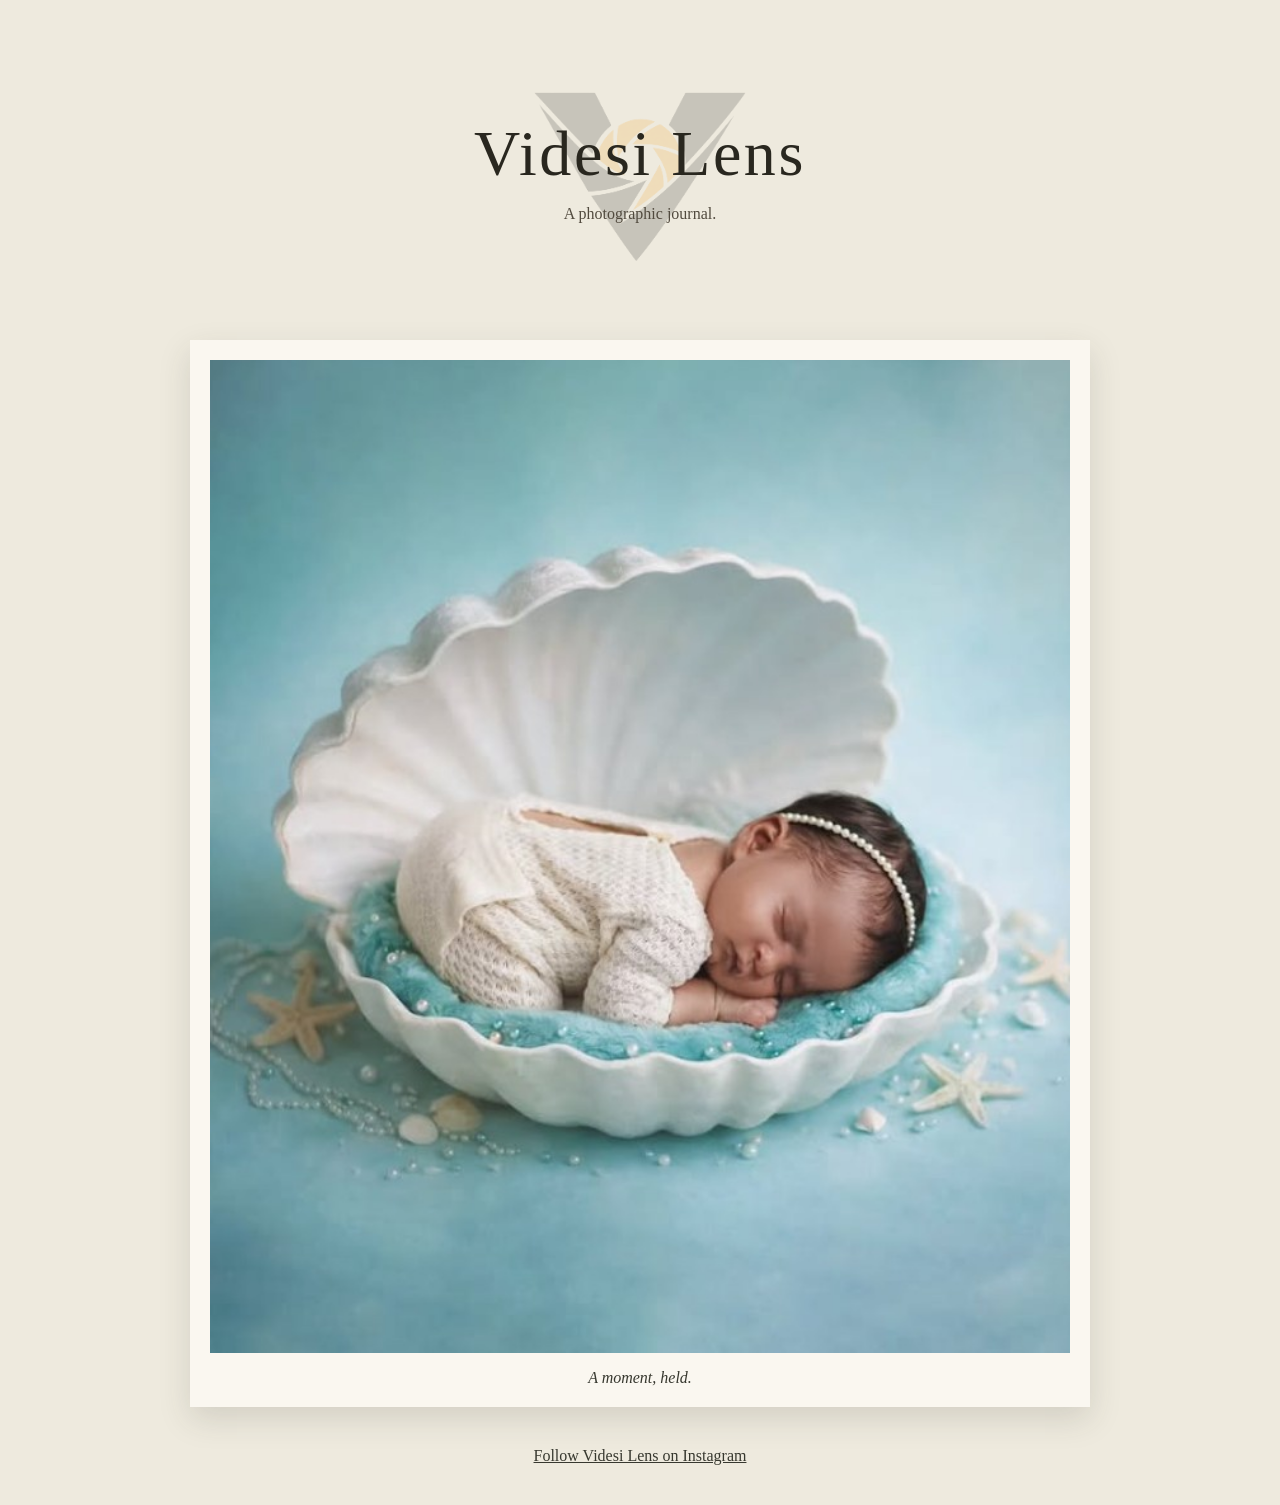
==== index.html @ ea6f62a1 "Add files via upload Add my first photography page" ====
<!DOCTYPE html>
<html lang="en">
<head>
  <meta charset="UTF-8">
  <meta name="viewport" content="width=device-width, initial-scale=1.0">

  <title>Videsi Lens — Photography</title>

  <link rel="stylesheet" href="./style.css">
  <script src="./script.js" defer></script>
</head>

<body>
  <header class="brand-header">
  <img
    class="brand-background"
    src="./images/videsi-logo.png"
    alt=""
    aria-hidden="true"
  >

  <div class="brand-text">
    <h1>Videsi Lens</h1>
    <p>A photographic journal.</p>
  </div>
</header>

  <main>
    <figure>
      <img
        src="./images/photo-01.jpg"
        alt="Describe what is visible in this photograph"
      >
      <figcaption>A moment, held.</figcaption>
    </figure>
  </main>

  <footer>
    <a href="https://www.instagram.com/videsi_lens/">
      Follow Videsi Lens on Instagram
    </a>
  </footer>
</body>
</html>
---- style.css ----
* {
  box-sizing: border-box;
}

body {
  margin: 0;
  padding: 40px 20px;
  background: #eeeade;
  color: #37382f;
  font-family: Georgia, serif;
  text-align: center;
}

h1 {
  margin-bottom: 8px;
  font-size: 42px;
  font-weight: normal;
}

figure {
  max-width: 900px;
  margin: 40px auto;
  padding: 20px;
  background: #faf7f0;
  box-shadow: 0 12px 30px #37382f26;
}

img {
  display: block;
  width: 100%;
  height: auto;
}

figcaption {
  margin-top: 16px;
  font-style: italic;
}

a {
  color: inherit;
}
.brand-header {
  position: relative;
  isolation: isolate;
  display: grid;
  place-items: center;
  min-height: 260px;
  padding: 40px 16px;
  text-align: center;
}

.brand-background {
  position: absolute;
  inset: 0;
  width: 100%;
  height: 100%;
  object-fit: contain;
  opacity: 0.16;
  z-index: -1;
  pointer-events: none;
}

.brand-text h1 {
  margin: 0;
  color: #29271f;
  font-family: Georgia, serif;
  font-size: clamp(36px, 8vw, 64px);
  font-weight: normal;
  letter-spacing: 0.04em;
}

.brand-text p {
  margin: 14px 0 0;
  color: #514a3e;
  font-size: 16px;
}

@media (max-width: 600px) {
  .brand-header {
    min-height: 210px;
    padding: 30px 12px;
  }
}
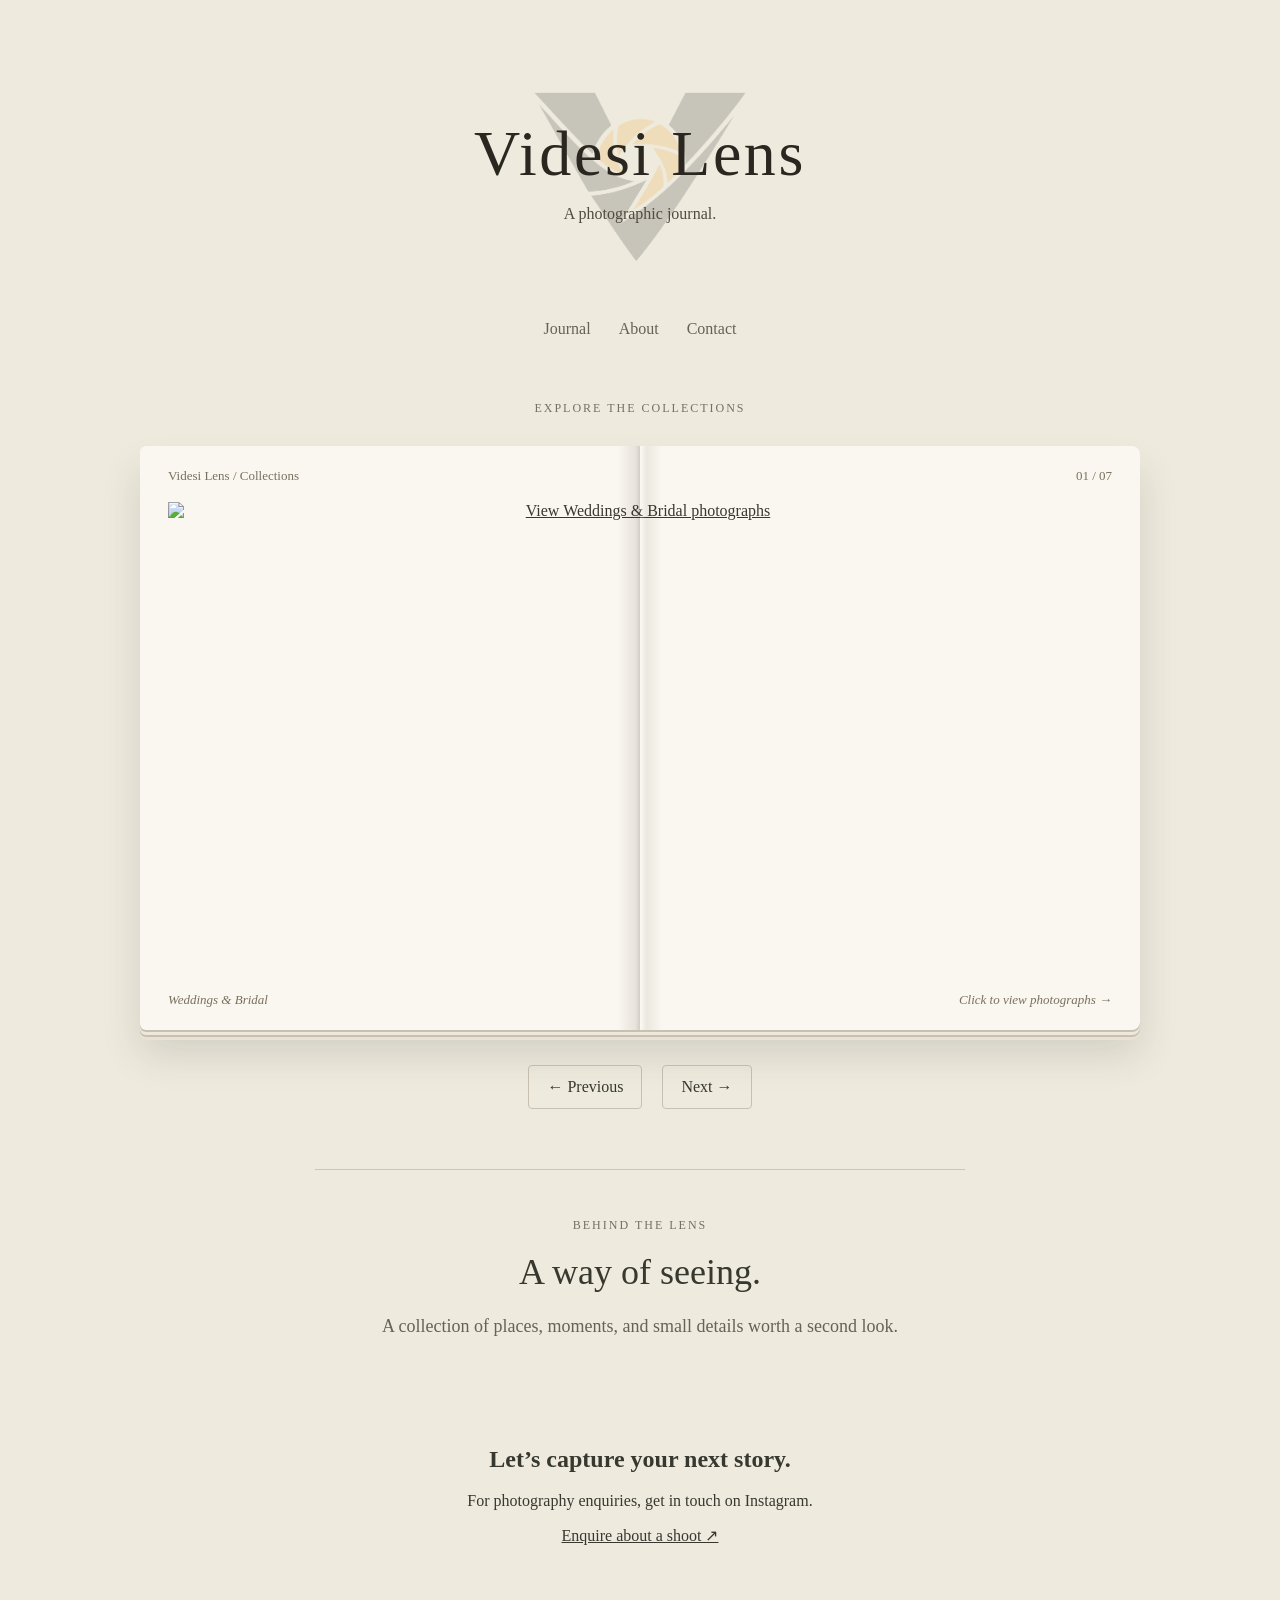
==== commit c6e2d472: "Add files via upload" ====
--- a/index.html
+++ b/index.html
@@ -7,6 +7,7 @@
   <title>Videsi Lens — Photography</title>
 
   <link rel="stylesheet" href="./style.css">
+  <script src="./data.js" defer></script>
   <script src="./script.js" defer></script>
 </head>
 
@@ -25,20 +26,68 @@
   </div>
 </header>
 
+<nav class="main-nav" aria-label="Main navigation">
+  <a href="#journal">Journal</a>
+  <a href="#about">About</a>
+  <a href="#contact">Contact</a>
+</nav>
+
   <main>
-    <figure>
-      <img
-        src="./images/photo-01.jpg"
-        alt="Describe what is visible in this photograph"
-      >
-      <figcaption>A moment, held.</figcaption>
-    </figure>
+    <section id="journal" class="journal">
+    <p class="section-label">Explore the collections</p>
+
+  <figure class="photo-book">
+    <div class="book-heading">
+      <span>Videsi Lens / Collections</span>
+      <span id="book-count">01 / 07</span>
+    </div>
+
+    <a id="book-link" class="book-image">
+      <img id="book-cover" alt="">
+    </a>
+
+    <figcaption class="book-caption">
+      <span id="book-category" aria-live="polite"></span>
+      <span>Click to view photographs →</span>
+    </figcaption>
+  </figure>
+
+  <div class="book-controls">
+    <button id="previous-category" type="button">
+      ← Previous
+    </button>
+
+    <button id="next-category" type="button">
+      Next →
+    </button>
+  </div>
+
+  <noscript>
+    Enable JavaScript to browse the photography collections.
+  </noscript>
+</section>
+
+  <section id="about" class="about-section">
+    <p class="section-label">Behind the lens</p>
+    <h2>A way of seeing.</h2>
+
+    <p>
+      A collection of places, moments, and small details
+      worth a second look.
+    </p>
+  </section>
   </main>
 
-  <footer>
-    <a href="https://www.instagram.com/videsi_lens/">
-      Follow Videsi Lens on Instagram
-    </a>
-  </footer>
+  <footer id="contact">
+  <h2>Let’s capture your next story.</h2>
+
+  <p>
+    For photography enquiries, get in touch on Instagram.
+  </p>
+
+  <a href="https://www.instagram.com/videsi_lens/">
+    Enquire about a shoot ↗
+  </a>
+</footer>
 </body>
 </html>
--- a/style.css
+++ b/style.css
@@ -80,4 +80,325 @@
     min-height: 210px;
     padding: 30px 12px;
   }
+}
+
+html {
+  scroll-behavior: smooth;
+  scroll-padding-top: 24px;
+}
+
+.main-nav {
+  display: flex;
+  justify-content: center;
+  flex-wrap: wrap;
+  gap: 28px;
+  margin: 12px 0 54px;
+}
+
+.main-nav a {
+  padding: 8px 0;
+  color: #686252;
+  text-decoration: none;
+  border-bottom: 1px solid transparent;
+}
+
+.main-nav a:hover {
+  color: #29271f;
+  border-bottom-color: #8b8069;
+}
+
+a:focus-visible {
+  outline: 2px solid #8b8069;
+  outline-offset: 5px;
+}
+
+.section-label {
+  color: #77705f;
+  font-size: 12px;
+  letter-spacing: 2px;
+  text-transform: uppercase;
+}
+
+.photo-book {
+  position: relative;
+  max-width: 1000px;
+  margin: 30px auto 70px;
+  padding: 22px 28px;
+  background: #faf7f0;
+  border-radius: 6px 8px 8px 6px;
+
+  box-shadow:
+    0 2px 0 #c8c1b2,
+    0 5px 0 #eee8dc,
+    0 7px 0 #c8c1b2,
+    0 10px 0 #e8e1d4,
+    0 24px 38px #37382f26;
+}
+
+.book-heading,
+.book-caption {
+  display: flex;
+  justify-content: space-between;
+  gap: 16px;
+  color: #79705f;
+  font-size: 13px;
+}
+
+.book-heading {
+  margin-bottom: 18px;
+}
+
+.book-image img {
+  width: 100%;
+  aspect-ratio: 2 / 1;
+  object-fit: cover;
+}
+
+.book-caption {
+  margin-top: 18px;
+}
+
+/* A narrow shaded strip creates the book's center fold. */
+.photo-book::after {
+  content: "";
+  position: absolute;
+  top: 0;
+  bottom: 0;
+  left: 50%;
+  width: 44px;
+  transform: translateX(-50%);
+
+  background: linear-gradient(
+    to right,
+    transparent,
+    #30261718 40%,
+    #30261730 49%,
+    #ffffff30 51%,
+    #30261712 65%,
+    transparent
+  );
+
+  pointer-events: none;
+}
+
+.about-section {
+  max-width: 650px;
+  margin: 0 auto 60px;
+  padding-top: 36px;
+  border-top: 1px solid #cec6b5;
+}
+
+.about-section h2 {
+  margin: 18px 0;
+  font-size: 36px;
+  font-weight: normal;
+}
+
+.about-section p:last-child {
+  color: #686252;
+  font-size: 18px;
+  line-height: 1.7;
+}
+
+footer {
+  padding: 24px 0;
+}
+
+@media (max-width: 600px) {
+  .photo-book {
+    padding: 16px;
+  }
+
+  .book-heading span:last-child {
+    display: none;
+  }
+
+  .book-image img {
+    aspect-ratio: 4 / 5;
+  }
+
+  /* On phones, the book becomes one page. */
+  .photo-book::after {
+    display: none;
+  }
+}
+
+@media (prefers-reduced-motion: reduce) {
+  html {
+    scroll-behavior: auto;
+  }
+}
+
+
+
+.book-image {
+  display: block;
+  cursor: pointer;
+}
+
+.book-controls {
+  display: flex;
+  justify-content: center;
+  gap: 20px;
+  margin: -35px 0 60px;
+}
+
+.book-controls button {
+  padding: 12px 18px;
+  background: transparent;
+  color: #37382f;
+  border: 1px solid #c8c1b2;
+  border-radius: 4px;
+  font: inherit;
+  cursor: pointer;
+}
+
+.book-controls button:hover {
+  background: #e2dac9;
+}
+
+button:focus-visible,
+select:focus-visible {
+  outline: 2px solid #8b8069;
+  outline-offset: 4px;
+}
+
+.inner-header {
+  max-width: 1100px;
+  margin: 0 auto 50px;
+  display: flex;
+  justify-content: space-between;
+  align-items: center;
+  flex-wrap: wrap;
+  gap: 20px;
+}
+
+.inner-header a {
+  text-decoration: none;
+}
+
+.brand-home {
+  font-size: 28px;
+}
+
+.inner-header nav {
+  display: flex;
+  flex-wrap: wrap;
+  gap: 24px;
+}
+
+.gallery-page {
+  max-width: 1100px;
+  margin: 0 auto 60px;
+}
+
+.album-grid {
+  display: grid;
+  grid-template-columns: repeat(2, minmax(0, 1fr));
+  gap: 32px;
+  margin-top: 40px;
+}
+
+.album-card {
+  display: block;
+  text-align: left;
+  text-decoration: none;
+}
+
+.album-card img {
+  aspect-ratio: 4 / 3;
+  object-fit: cover;
+  border-radius: 3px;
+}
+
+.album-card h2 {
+  margin: 16px 0 0;
+  font-size: 24px;
+  font-weight: normal;
+}
+
+.album-card:hover h2 {
+  text-decoration: underline;
+  text-underline-offset: 5px;
+}
+
+.photo-grid {
+  display: grid;
+  grid-template-columns: repeat(2, minmax(0, 1fr));
+  align-items: start;
+  gap: 24px;
+  margin-top: 40px;
+}
+
+.photo-grid img {
+  width: 100%;
+  height: auto;
+}
+
+@media (max-width: 600px) {
+  .album-grid,
+  .photo-grid {
+    grid-template-columns: 1fr;
+  }
+
+  .book-caption {
+    flex-wrap: wrap;
+  }
+}
+
+.photo-button {
+  display: block;
+  width: 100%;
+  padding: 0;
+  border: 0;
+  background: transparent;
+  cursor: zoom-in;
+}
+
+.photo-button img {
+  display: block;
+  width: 100%;
+  height: auto;
+}
+
+.photo-viewer {
+  position: fixed;
+  inset: 0;
+  width: min(1100px, 94vw);
+  max-height: 92vh;
+  margin: auto;
+  padding: 54px 16px 16px;
+  border: 0;
+  border-radius: 6px;
+  background: #faf7f0;
+  overflow: auto;
+}
+
+.photo-viewer::backdrop {
+  background: rgb(20 18 14 / 85%);
+}
+
+#viewer-image {
+  width: 100%;
+  height: auto;
+  max-height: 75vh;
+  object-fit: contain;
+}
+
+.close-viewer {
+  position: absolute;
+  top: 8px;
+  right: 8px;
+  width: 40px;
+  height: 40px;
+  border: 0;
+  border-radius: 50%;
+  background: #e8e1d4;
+  color: #37382f;
+  font-size: 22px;
+  cursor: pointer;
+}
+
+.close-viewer:hover {
+  background: #d8cdb9;
 }
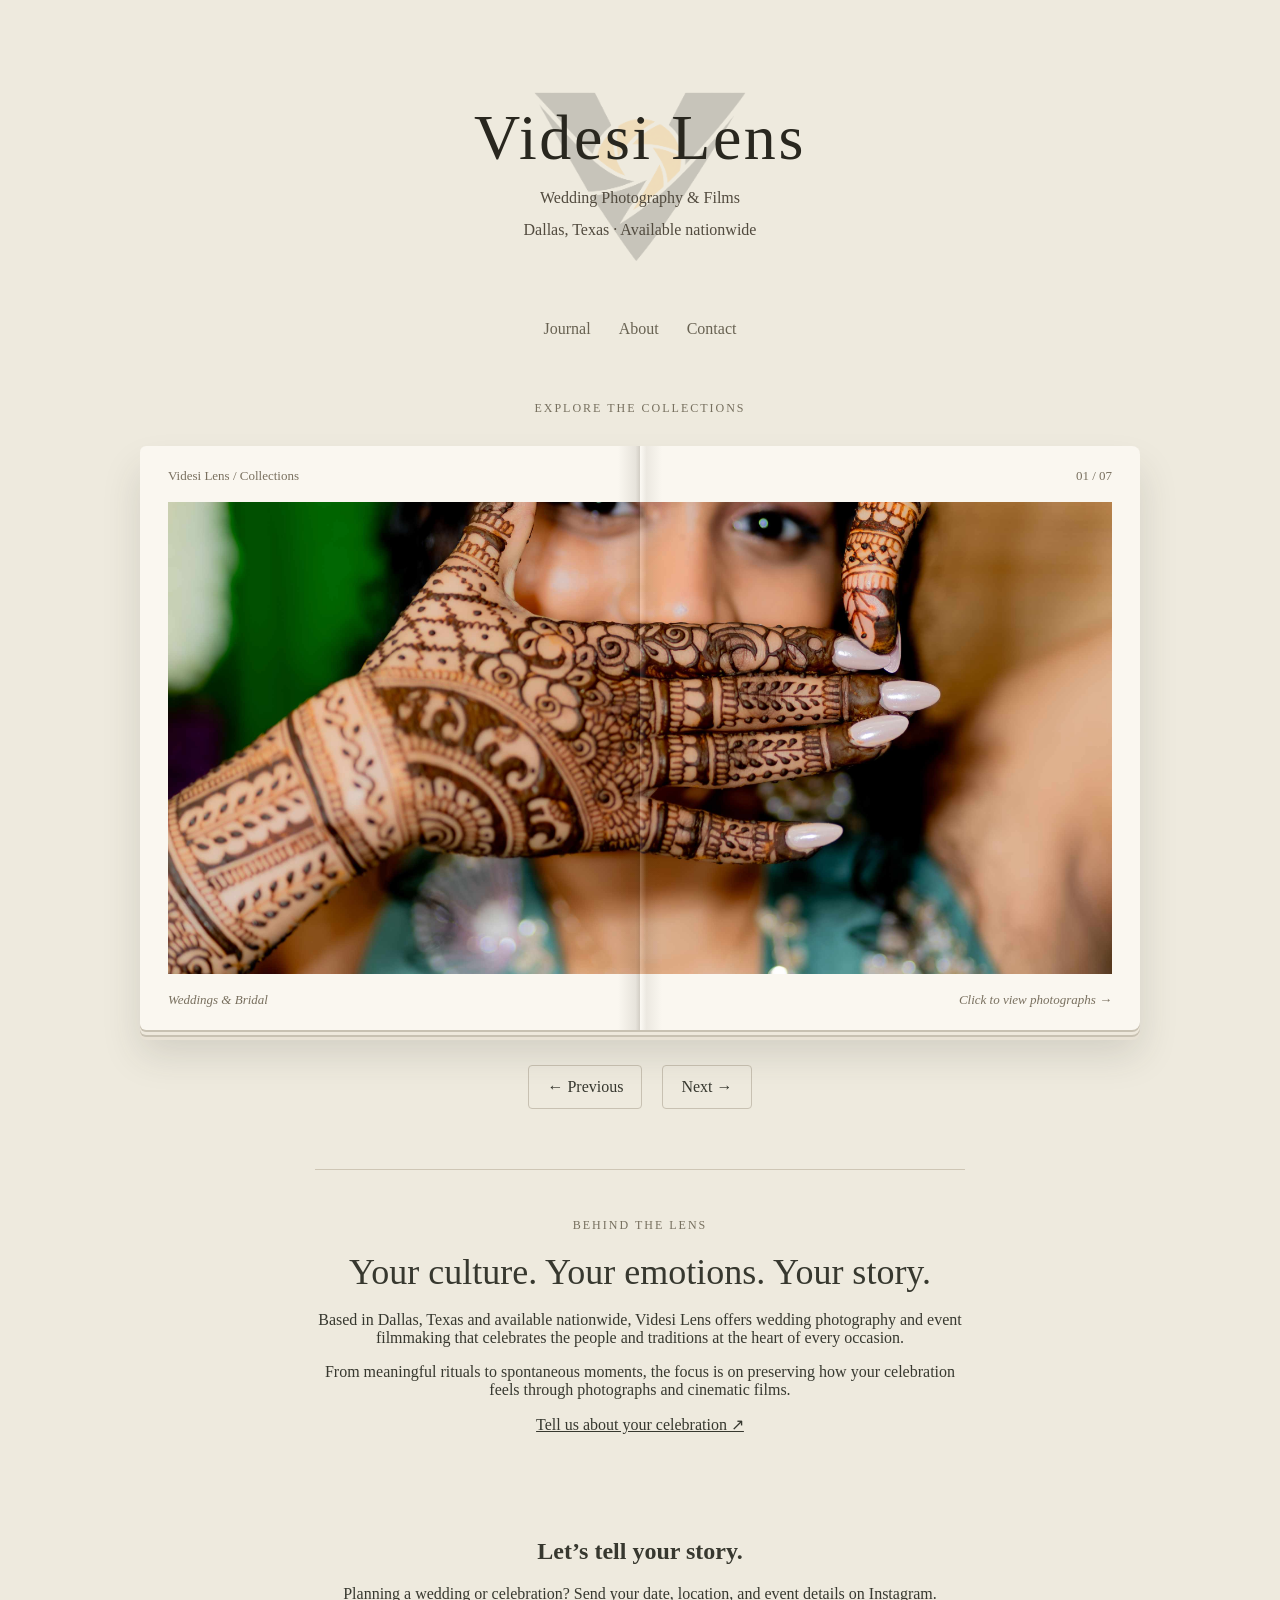
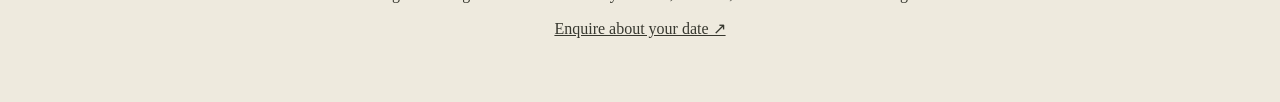
==== commit 5260155f: "Add files via upload" ====
--- a/index.html
+++ b/index.html
@@ -4,7 +4,11 @@
   <meta charset="UTF-8">
   <meta name="viewport" content="width=device-width, initial-scale=1.0">
 
-  <title>Videsi Lens — Photography</title>
+  <title>Videsi Lens | Dallas Wedding Photography &amp; Films</title>
+  <meta
+  name="description"
+  content="Dallas-based wedding photography and event filmmaking by Videsi Lens. Available nationwide. Explore the portfolio and enquire about your celebration."
+>
 
   <link rel="stylesheet" href="./style.css">
   <script src="./data.js" defer></script>
@@ -22,7 +26,8 @@
 
   <div class="brand-text">
     <h1>Videsi Lens</h1>
-    <p>A photographic journal.</p>
+    <p>Wedding Photography &amp; Films</p>
+    <p>Dallas, Texas · Available nationwide</p>
   </div>
 </header>
 
@@ -68,25 +73,39 @@
 </section>
 
   <section id="about" class="about-section">
-    <p class="section-label">Behind the lens</p>
-    <h2>A way of seeing.</h2>
+  <p class="section-label">Behind the lens</p>
 
-    <p>
-      A collection of places, moments, and small details
-      worth a second look.
-    </p>
-  </section>
+  <h2>Your culture. Your emotions. Your story.</h2>
+
+  <p>
+    Based in Dallas, Texas and available nationwide,
+    Videsi Lens offers wedding photography and event
+    filmmaking that celebrates the people and traditions
+    at the heart of every occasion.
+  </p>
+
+  <p>
+    From meaningful rituals to spontaneous moments,
+    the focus is on preserving how your celebration
+    feels through photographs and cinematic films.
+  </p>
+
+  <a href="https://www.instagram.com/videsi_lens/">
+    Tell us about your celebration ↗
+  </a>
+</section>
   </main>
 
   <footer id="contact">
-  <h2>Let’s capture your next story.</h2>
+  <h2>Let’s tell your story.</h2>
 
   <p>
-    For photography enquiries, get in touch on Instagram.
+    Planning a wedding or celebration?
+    Send your date, location, and event details on Instagram.
   </p>
 
   <a href="https://www.instagram.com/videsi_lens/">
-    Enquire about a shoot ↗
+    Enquire about your date ↗
   </a>
 </footer>
 </body>
